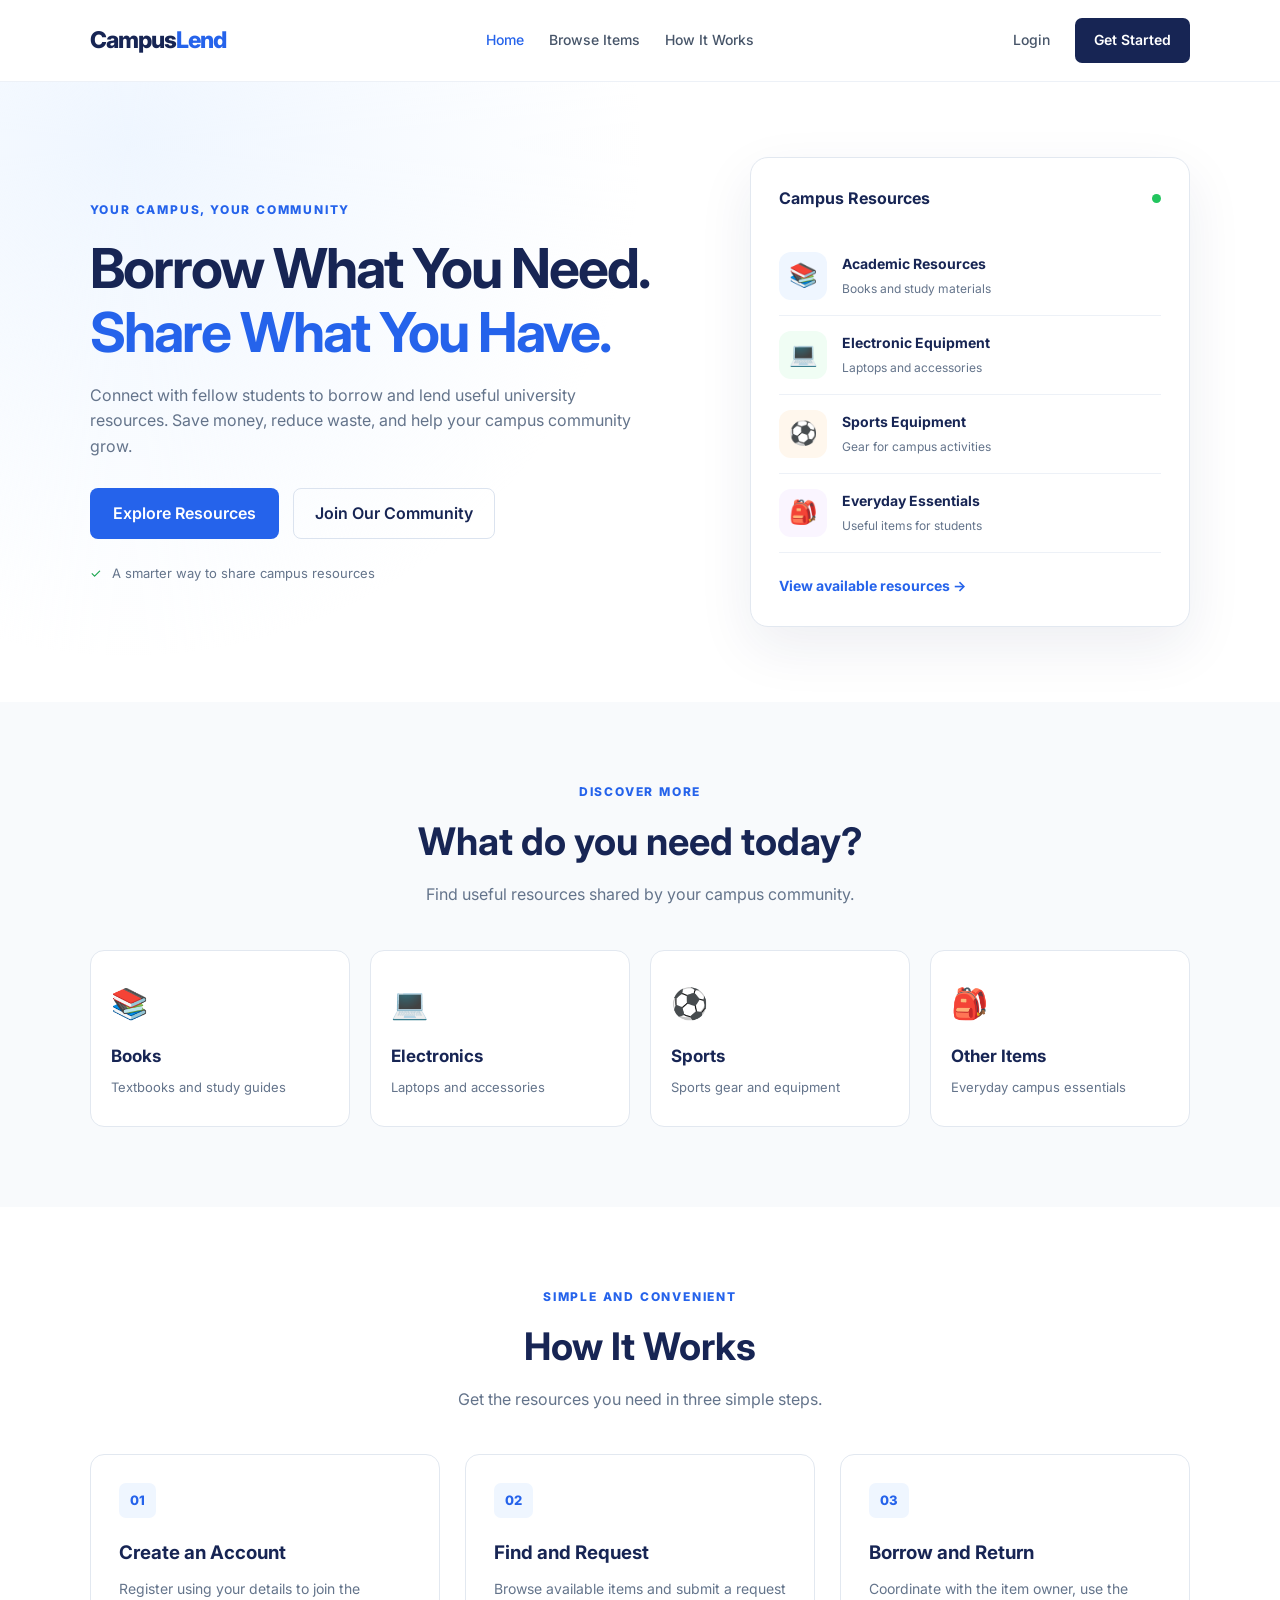
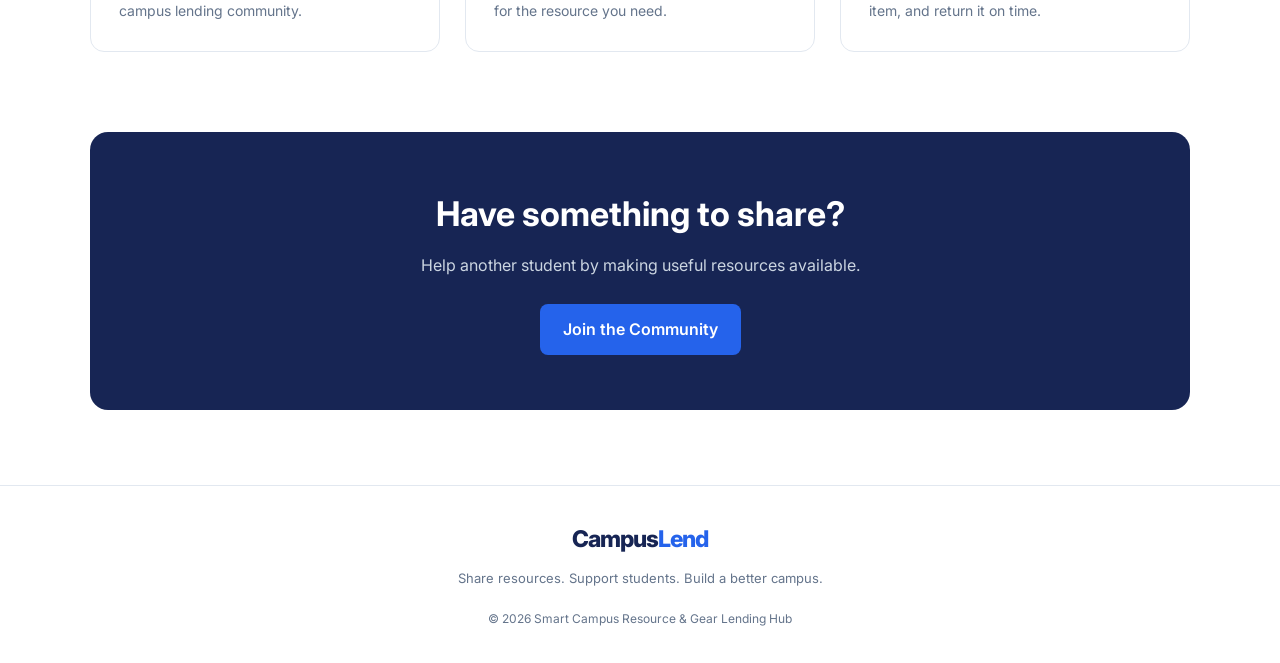
==== frontend/index.html @ ced1ec0a "Build responsive home page" ====
<!DOCTYPE html>
<html lang="en">
<head>
    <meta charset="UTF-8">
    <meta name="viewport" content="width=device-width, initial-scale=1.0">

    <title>Campus Lending Hub</title>

    <link rel="stylesheet" href="css/style.css">
    <link rel="stylesheet" href="css/home.css">
</head>

<body>

    <header class="navbar">
        <a href="index.html" class="logo">
            Campus<span>Lend</span>
        </a>

        <nav class="nav-links">
            <a href="index.html" class="active">Home</a>
            <a href="browse.html">Browse Items</a>
            <a href="#how-it-works">How It Works</a>
        </nav>

        <div class="nav-buttons">
            <a href="login.html" class="login-link">Login</a>
            <a href="register.html" class="register-btn">Get Started</a>
        </div>
    </header>

    <main>

        <section class="hero">

            <div class="hero-content">

                <p class="eyebrow">YOUR CAMPUS, YOUR COMMUNITY</p>

                <h1>
                    Borrow What You Need.
                    <span>Share What You Have.</span>
                </h1>

                <p class="hero-description">
                    Connect with fellow students to borrow and lend
                    useful university resources. Save money, reduce
                    waste, and help your campus community grow.
                </p>

                <div class="hero-buttons">
                    <a href="browse.html" class="primary-btn">
                        Explore Resources
                    </a>

                    <a href="register.html" class="secondary-btn">
                        Join Our Community
                    </a>
                </div>

                <div class="hero-note">
                    <span>✓</span>
                    A smarter way to share campus resources
                </div>

            </div>

            <div class="hero-card">

                <div class="card-heading">
                    <span>Campus Resources</span>
                    <span class="status-dot"></span>
                </div>

                <div class="resource-item">
                    <div class="resource-icon book-icon">📚</div>
                    <div>
                        <h3>Academic Resources</h3>
                        <p>Books and study materials</p>
                    </div>
                </div>

                <div class="resource-item">
                    <div class="resource-icon tech-icon">💻</div>
                    <div>
                        <h3>Electronic Equipment</h3>
                        <p>Laptops and accessories</p>
                    </div>
                </div>

                <div class="resource-item">
                    <div class="resource-icon sports-icon">⚽</div>
                    <div>
                        <h3>Sports Equipment</h3>
                        <p>Gear for campus activities</p>
                    </div>
                </div>

                <div class="resource-item">
                    <div class="resource-icon other-icon">🎒</div>
                    <div>
                        <h3>Everyday Essentials</h3>
                        <p>Useful items for students</p>
                    </div>
                </div>

                <a href="browse.html" class="view-resources">
                    View available resources →
                </a>

            </div>

        </section>

        <section class="categories">

            <div class="section-heading">
                <p class="eyebrow">DISCOVER MORE</p>
                <h2>What do you need today?</h2>
                <p>
                    Find useful resources shared by your campus community.
                </p>
            </div>

            <div class="category-grid">

                <a href="browse.html?category=books" class="category-card">
                    <span class="category-icon">📚</span>
                    <h3>Books</h3>
                    <p>Textbooks and study guides</p>
                </a>

                <a href="browse.html?category=electronics" class="category-card">
                    <span class="category-icon">💻</span>
                    <h3>Electronics</h3>
                    <p>Laptops and accessories</p>
                </a>

                <a href="browse.html?category=sports" class="category-card">
                    <span class="category-icon">⚽</span>
                    <h3>Sports</h3>
                    <p>Sports gear and equipment</p>
                </a>

                <a href="browse.html?category=other" class="category-card">
                    <span class="category-icon">🎒</span>
                    <h3>Other Items</h3>
                    <p>Everyday campus essentials</p>
                </a>

            </div>

        </section>

        <section class="how-it-works" id="how-it-works">

            <div class="section-heading">
                <p class="eyebrow">SIMPLE AND CONVENIENT</p>
                <h2>How It Works</h2>
                <p>Get the resources you need in three simple steps.</p>
            </div>

            <div class="steps-grid">

                <div class="step-card">
                    <span class="step-number">01</span>
                    <h3>Create an Account</h3>
                    <p>
                        Register using your details to join the
                        campus lending community.
                    </p>
                </div>

                <div class="step-card">
                    <span class="step-number">02</span>
                    <h3>Find and Request</h3>
                    <p>
                        Browse available items and submit a request
                        for the resource you need.
                    </p>
                </div>

                <div class="step-card">
                    <span class="step-number">03</span>
                    <h3>Borrow and Return</h3>
                    <p>
                        Coordinate with the item owner, use the item,
                        and return it on time.
                    </p>
                </div>

            </div>

        </section>

        <section class="cta-section">
            <h2>Have something to share?</h2>
            <p>
                Help another student by making useful resources available.
            </p>
            <a href="register.html" class="primary-btn">
                Join the Community
            </a>
        </section>

    </main>

    <footer class="footer">
        <a href="index.html" class="logo">
            Campus<span>Lend</span>
        </a>

        <p>Share resources. Support students. Build a better campus.</p>

        <p class="copyright">
            &copy; 2026 Smart Campus Resource & Gear Lending Hub
        </p>
    </footer>

</body>
</html>
---- frontend/css/style.css ----
@import url('https://fonts.googleapis.com/css2?family=Inter:wght@400;500;600;700;800&display=swap');

:root {
    --primary: #2563eb;
    --primary-dark: #1d4ed8;
    --navy: #172554;
    --text: #243047;
    --muted: #64748b;
    --background: #f8fafc;
    --white: #ffffff;
    --border: #e2e8f0;
}

* {
    margin: 0;
    padding: 0;
    box-sizing: border-box;
}

html {
    scroll-behavior: smooth;
}

body {
    font-family: 'Inter', Arial, sans-serif;
    color: var(--text);
    background: var(--white);
    line-height: 1.6;
}

a {
    text-decoration: none;
    color: inherit;
}

button,
input,
select,
textarea {
    font: inherit;
}

button,
a {
    -webkit-tap-highlight-color: transparent;
}

img {
    max-width: 100%;
    display: block;
}

.primary-btn {
    display: inline-block;
    padding: 13px 23px;
    background: var(--primary);
    color: var(--white);
    border-radius: 8px;
    font-weight: 600;
    transition: background 0.2s ease, transform 0.2s ease;
}

.primary-btn:hover {
    background: var(--primary-dark);
    transform: translateY(-2px);
}

.eyebrow {
    color: var(--primary);
    font-size: 12px;
    font-weight: 800;
    letter-spacing: 1.8px;
}

.section-heading {
    text-align: center;
    max-width: 650px;
    margin: 0 auto 42px;
}

.section-heading h2 {
    font-size: clamp(28px, 4vw, 38px);
    color: var(--navy);
    margin: 10px 0;
}

.section-heading > p:last-child {
    color: var(--muted);
}

.logo {
    color: var(--navy);
    font-size: 23px;
    font-weight: 800;
    letter-spacing: -1px;
}

.logo span {
    color: var(--primary);
}

@media (max-width: 600px) {
    .section-heading {
        margin-bottom: 28px;
    }
}
---- frontend/css/home.css ----
/* Navigation */

.navbar {
    min-height: 82px;
    padding: 18px 7%;
    display: flex;
    align-items: center;
    justify-content: space-between;
    gap: 25px;
    border-bottom: 1px solid #edf1f7;
    background: #ffffff;
}

.nav-links,
.nav-buttons {
    display: flex;
    align-items: center;
    gap: 25px;
}

.nav-links a,
.login-link {
    color: #475569;
    font-size: 14px;
    font-weight: 500;
}

.nav-links a:hover,
.nav-links a.active,
.login-link:hover {
    color: #2563eb;
}

.register-btn {
    background: #172554;
    color: #ffffff;
    padding: 11px 19px;
    border-radius: 7px;
    font-size: 14px;
    font-weight: 600;
}

.register-btn:hover {
    background: #2563eb;
}

/* Hero section */

.hero {
    padding: 75px 7%;
    display: grid;
    grid-template-columns: 1.15fr 0.85fr;
    align-items: center;
    gap: 65px;
    background:
        radial-gradient(circle at 10% 10%, #eff6ff, transparent 40%),
        #ffffff;
}

.hero-content h1 {
    color: #172554;
    font-size: clamp(36px, 4.4vw, 55px);
    line-height: 1.16;
    letter-spacing: -2px;
    margin: 18px 0;
}

.hero-content h1 span {
    color: #2563eb;
    display: block;
}

.hero-description {
    color: #64748b;
    font-size: 16px;
    max-width: 560px;
    margin-bottom: 28px;
}

.hero-buttons {
    display: flex;
    align-items: center;
    gap: 14px;
    flex-wrap: wrap;
}

.secondary-btn {
    display: inline-block;
    padding: 12px 21px;
    border: 1px solid #dbe3ef;
    color: #172554;
    border-radius: 8px;
    font-weight: 600;
}

.secondary-btn:hover {
    background: #eff6ff;
}

.hero-note {
    margin-top: 24px;
    color: #64748b;
    font-size: 13px;
}

.hero-note span {
    color: #16a34a;
    margin-right: 6px;
}

.hero-card {
    padding: 28px;
    border: 1px solid #e2e8f0;
    border-radius: 18px;
    background: #ffffff;
    box-shadow: 0 20px 55px rgba(23, 37, 84, 0.08);
}

.card-heading {
    display: flex;
    justify-content: space-between;
    align-items: center;
    color: #172554;
    font-weight: 700;
    margin-bottom: 25px;
}

.status-dot {
    width: 9px;
    height: 9px;
    background: #22c55e;
    border-radius: 50%;
}

.resource-item {
    display: flex;
    align-items: center;
    gap: 15px;
    padding: 15px 0;
    border-bottom: 1px solid #edf1f7;
}

.resource-icon {
    width: 48px;
    height: 48px;
    display: grid;
    place-items: center;
    border-radius: 12px;
    font-size: 23px;
    flex-shrink: 0;
}

.book-icon {
    background: #eff6ff;
}

.tech-icon {
    background: #f0fdf4;
}

.sports-icon {
    background: #fff7ed;
}

.other-icon {
    background: #faf5ff;
}

.resource-item h3 {
    color: #172554;
    font-size: 14px;
    margin-bottom: 3px;
}

.resource-item p {
    color: #64748b;
    font-size: 12px;
}

.view-resources {
    display: inline-block;
    margin-top: 22px;
    color: #2563eb;
    font-size: 14px;
    font-weight: 700;
}

/* Categories */

.categories,
.how-it-works {
    padding: 80px 7%;
}

.categories {
    background: #f8fafc;
}

.category-grid {
    display: grid;
    grid-template-columns: repeat(4, minmax(0, 1fr));
    gap: 20px;
}

.category-card {
    background: #ffffff;
    padding: 28px 20px;
    border: 1px solid #e2e8f0;
    border-radius: 14px;
    transition: transform 0.2s ease, box-shadow 0.2s ease;
}

.category-card:hover {
    transform: translateY(-5px);
    box-shadow: 0 12px 28px rgba(23, 37, 84, 0.08);
}

.category-icon {
    display: inline-block;
    font-size: 30px;
    margin-bottom: 16px;
}

.category-card h3 {
    color: #172554;
    font-size: 17px;
    margin-bottom: 7px;
}

.category-card p {
    color: #64748b;
    font-size: 13px;
}

/* How it works */

.steps-grid {
    display: grid;
    grid-template-columns: repeat(3, minmax(0, 1fr));
    gap: 25px;
}

.step-card {
    padding: 28px;
    border: 1px solid #e2e8f0;
    border-radius: 14px;
}

.step-number {
    display: inline-block;
    color: #2563eb;
    font-size: 13px;
    font-weight: 800;
    background: #eff6ff;
    padding: 7px 11px;
    border-radius: 7px;
    margin-bottom: 20px;
}

.step-card h3 {
    color: #172554;
    margin-bottom: 10px;
}

.step-card p {
    color: #64748b;
    font-size: 14px;
}

/* Call to action */

.cta-section {
    margin: 0 7% 75px;
    padding: 55px 25px;
    background: #172554;
    color: #ffffff;
    border-radius: 18px;
    text-align: center;
}

.cta-section h2 {
    font-size: clamp(25px, 4vw, 34px);
    margin-bottom: 12px;
}

.cta-section p {
    color: #cbd5e1;
    margin-bottom: 25px;
}

/* Footer */

.footer {
    padding: 35px 7%;
    text-align: center;
    border-top: 1px solid #e2e8f0;
}

.footer > p {
    color: #64748b;
    margin-top: 10px;
    font-size: 13px;
}

.footer .copyright {
    margin-top: 20px;
    font-size: 12px;
}

/* Responsive layout */

@media (max-width: 1000px) {
    .navbar {
        flex-wrap: wrap;
    }

    .hero {
        grid-template-columns: 1fr;
        gap: 40px;
    }

    .hero-card {
        max-width: 600px;
        width: 100%;
    }

    .category-grid {
        grid-template-columns: repeat(2, minmax(0, 1fr));
    }
}

@media (max-width: 650px) {
    .navbar {
        padding: 18px 5%;
    }

    .nav-links {
        order: 3;
        width: 100%;
        justify-content: space-between;
        gap: 12px;
    }

    .nav-links a {
        font-size: 12px;
    }

    .nav-buttons {
        gap: 12px;
    }

    .hero,
    .categories,
    .how-it-works {
        padding: 55px 5%;
    }

    .hero-content h1 {
        letter-spacing: -1px;
    }

    .category-grid,
    .steps-grid {
        grid-template-columns: 1fr;
    }

    .cta-section {
        margin: 0 5% 50px;
    }
}
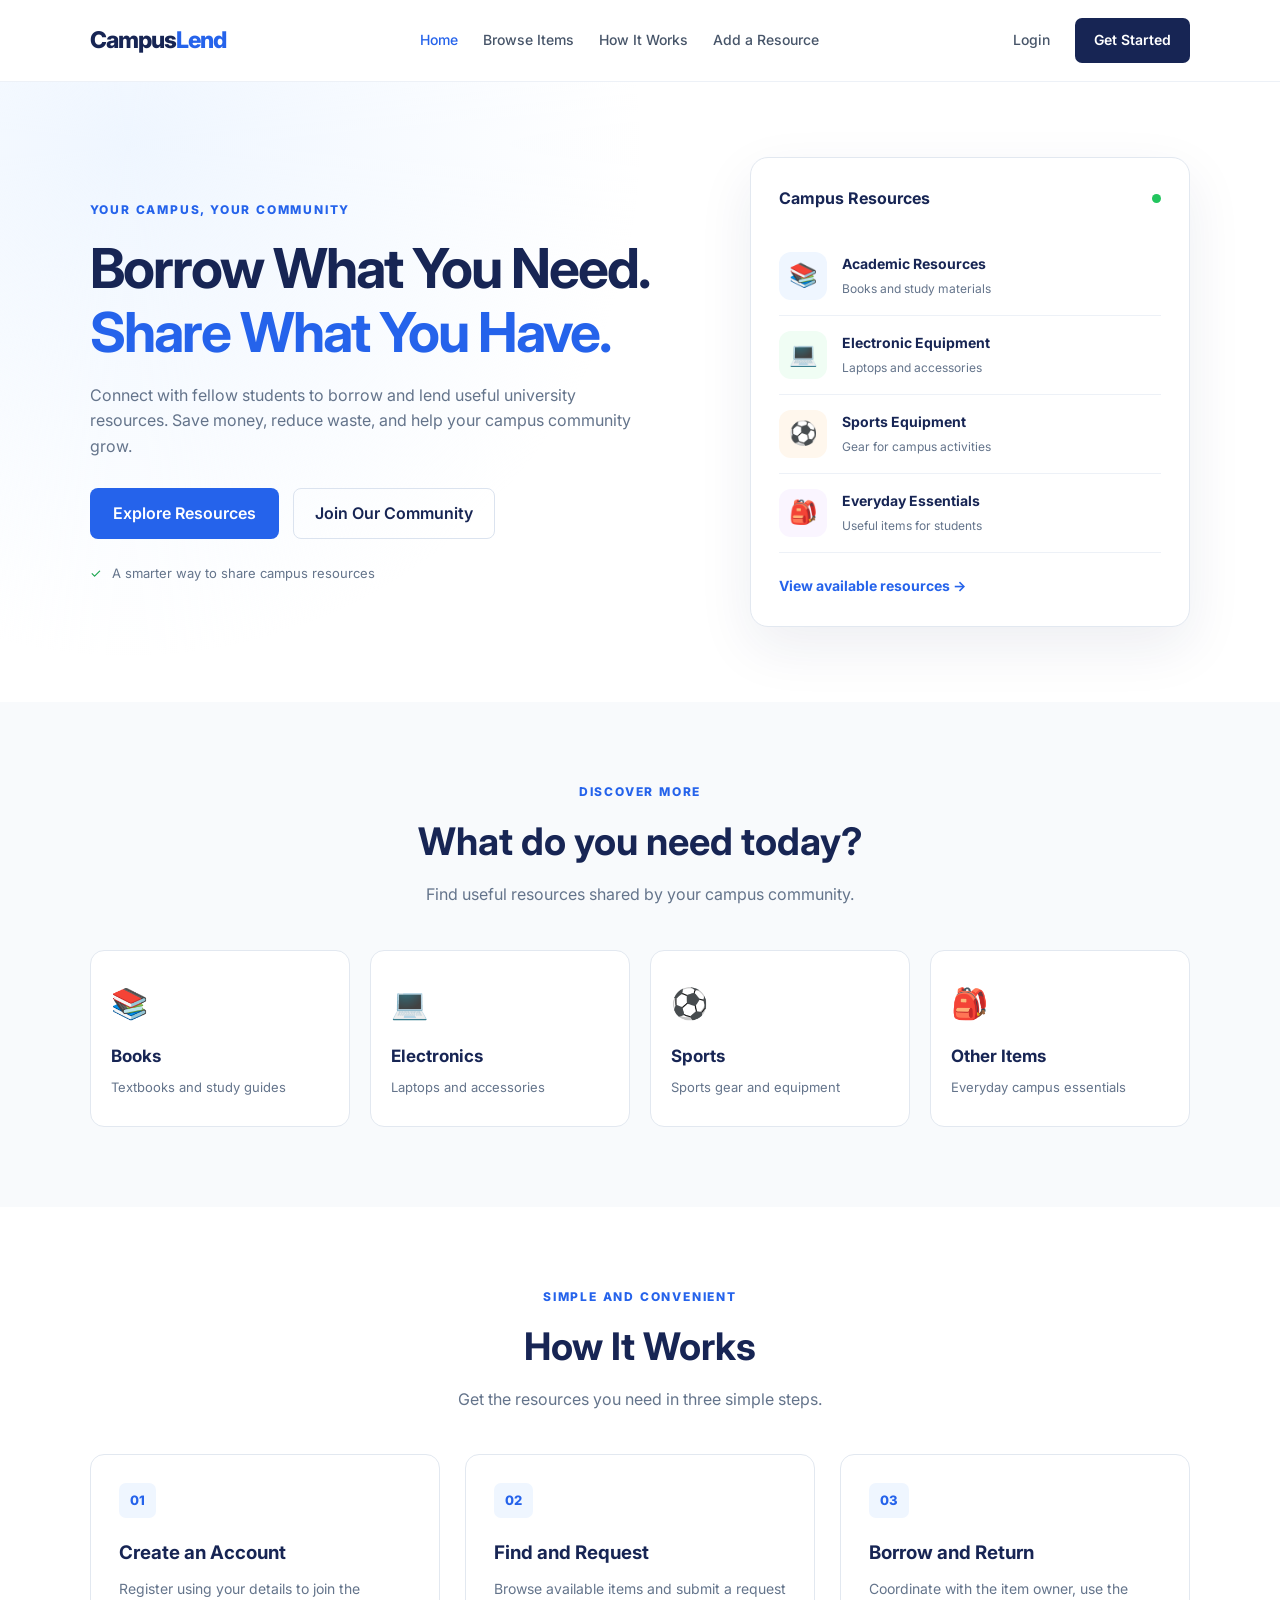
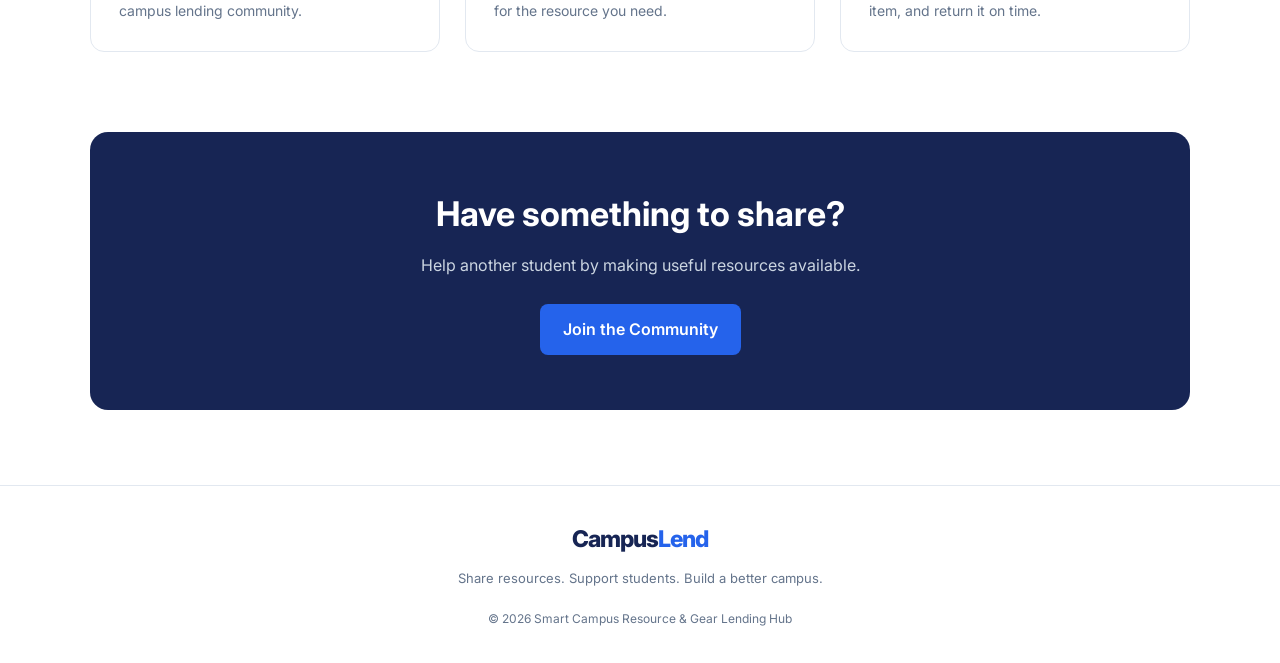
==== commit ea3960f3: "Complete CampusLend frontend" ====
--- a/frontend/index.html
+++ b/frontend/index.html
@@ -21,6 +21,7 @@
             <a href="index.html" class="active">Home</a>
             <a href="browse.html">Browse Items</a>
             <a href="#how-it-works">How It Works</a>
+            <a href="add-resource.html">Add a Resource</a>
         </nav>
 
         <div class="nav-buttons">
